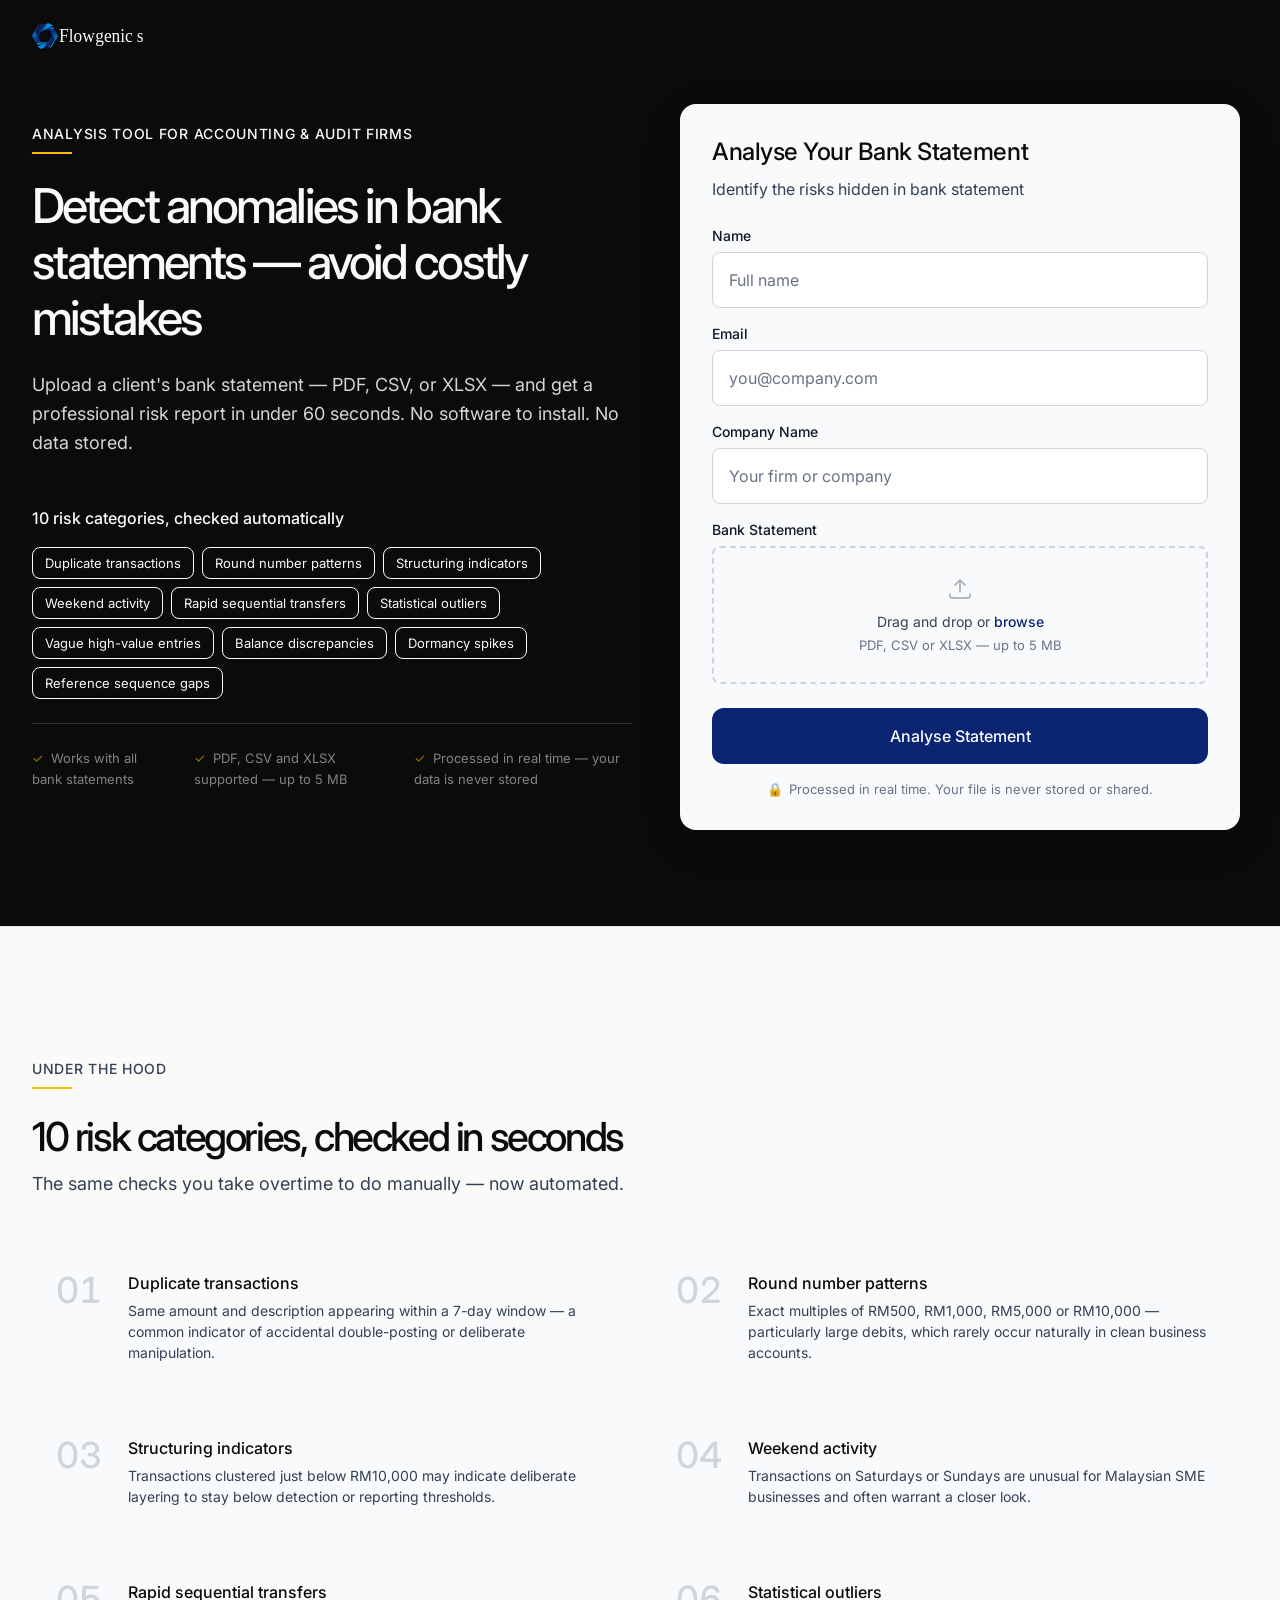
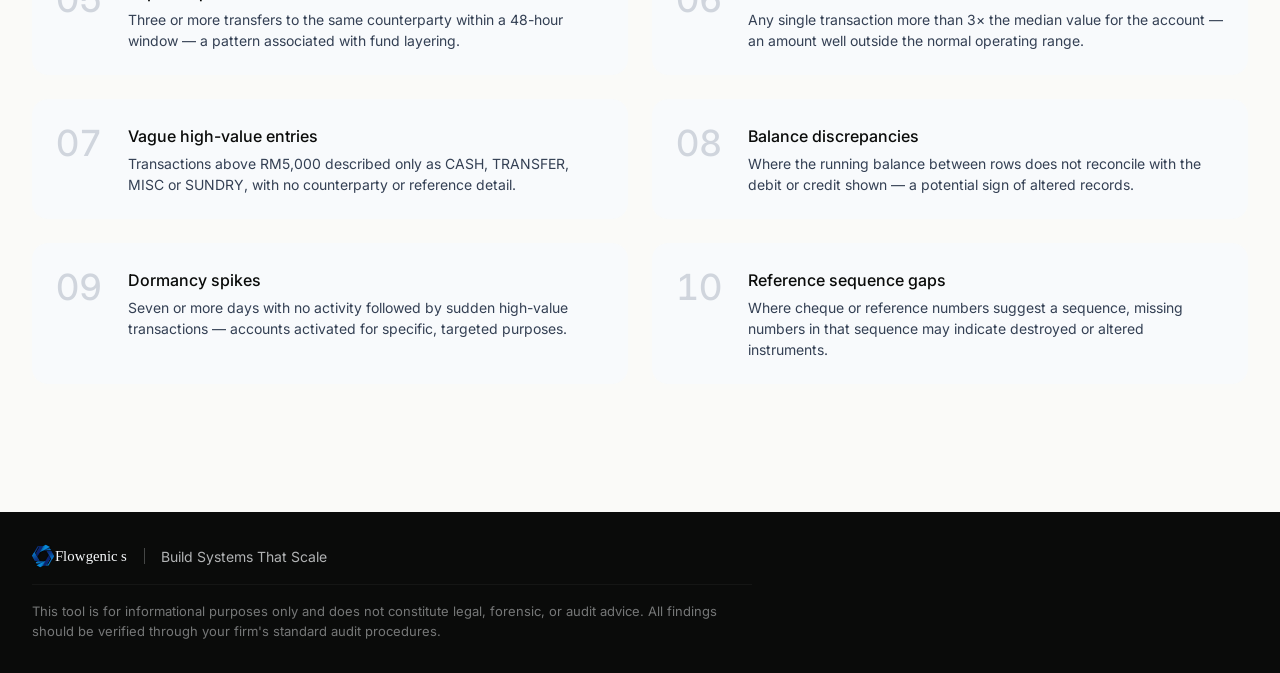
==== bank-statement-anomaly-detector/index.html @ 7a917f6c "Bank Statement Anomaly Detector" ====
<!DOCTYPE html>
<html lang="en">

<head>
  <meta charset="UTF-8">
  <meta name="viewport" content="width=device-width, initial-scale=1.0">
  <title>Bank Statement Anomaly Detector — Flowgenics</title>
  <meta name="description"
    content="Upload a client's bank statement — PDF, CSV, or XLSX — and get a professional risk report in under 60 seconds. 10 risk categories, checked automatically.">

  <!-- Open Graph -->
  <meta property="og:title" content="Bank Statement Anomaly Detector — Flowgenics">
  <meta property="og:description"
    content="Upload a client's bank statement and get a professional risk report in under 60 seconds. 10 risk categories, checked automatically.">
  <meta property="og:type" content="website">
  <meta property="og:url" content="https://flowgenicsent.com/bank-statement-anomaly-detector">

  <!-- Favicon -->
  <link rel="icon" type="image/svg+xml" href="assets/favicon.svg">
  <link rel="icon" type="image/x-icon" href="assets/favicon.ico">
  <link rel="apple-touch-icon" href="assets/apple-touch-icon.png">


  <!-- Stylesheet -->
  <link rel="stylesheet" href="styles.css">

  <!-- JSON-LD -->
  <script type="application/ld+json">
  {
    "@context": "https://schema.org",
    "@type": "WebApplication",
    "name": "Bank Statement Anomaly Detector",
    "url": "https://flowgenicsent.com/bank-statement-anomaly-detector",
    "description": "Upload a client's bank statement and get a professional risk report in under 60 seconds. 10 risk categories, checked automatically.",
    "applicationCategory": "FinanceApplication",
    "operatingSystem": "All",
    "offers": {
      "@type": "Offer",
      "price": "0",
      "priceCurrency": "MYR"
    },
    "creator": {
      "@type": "Organization",
      "name": "Flowgenics",
      "url": "https://flowgenicsent.com"
    }
  }
  </script>
</head>

<body>

  <!-- ====================================================
       VIEW: MAIN
       ==================================================== -->
  <div data-view="main" class="view view--active" id="view-main">

    <!-- Header (on Onyx hero) -->
    <header class="header header--on-dark">
      <div class="container">
        <img src="assets/logo-white.svg" alt="Flowgenics" class="header__logo" width="160" height="36">
      </div>
    </header>

    <main class="view__main">

      <!-- Hero Section -->
      <section class="hero">
        <div class="container hero__inner">

          <!-- Left: Hero Content -->
          <div class="hero__content">
            <div class="hero__eyebrow">
              <span class="eyebrow eyebrow--on-dark">Analysis Tool For Accounting &amp; Audit Firms</span>
            </div>
            <h1 class="hero__title">Detect anomalies in bank statements — avoid costly mistakes</h1>
            <p class="hero__subtitle">Upload a client's bank statement — PDF, CSV, or XLSX — and get a professional risk
              report in under 60 seconds. No software to install. No data stored.</p>

            <p class="hero__categories-label">10 risk categories, checked automatically</p>

            <div class="risk-tiles" role="list">
              <span class="risk-tile" role="listitem">Duplicate transactions</span>
              <span class="risk-tile" role="listitem">Round number patterns</span>
              <span class="risk-tile" role="listitem">Structuring indicators</span>
              <span class="risk-tile" role="listitem">Weekend activity</span>
              <span class="risk-tile" role="listitem">Rapid sequential transfers</span>
              <span class="risk-tile" role="listitem">Statistical outliers</span>
              <span class="risk-tile" role="listitem">Vague high-value entries</span>
              <span class="risk-tile" role="listitem">Balance discrepancies</span>
              <span class="risk-tile" role="listitem">Dormancy spikes</span>
              <span class="risk-tile" role="listitem">Reference sequence gaps</span>
            </div>

            <div class="hero__divider"></div>

            <div class="trust-lines">
              <span class="trust-line"><span class="trust-check" aria-hidden="true">✓</span> Works with all bank
                statements</span>
              <span class="trust-line"><span class="trust-check" aria-hidden="true">✓</span> PDF, CSV and XLSX supported
                — up to 5 MB</span>
              <span class="trust-line"><span class="trust-check" aria-hidden="true">✓</span> Processed in real time —
                your data is never stored</span>
            </div>
          </div>

          <!-- Right: Form Card -->
          <div class="hero__form-wrapper">
            <div class="form-card">
              <h2 class="form-card__title">Analyse Your Bank Statement</h2>
              <p class="form-card__subtitle">Identify the risks hidden in bank statement</p>

              <form id="analysis-form" novalidate>
                <div class="form-card__fields">

                  <!-- Name -->
                  <div class="form-group">
                    <label for="field-name" class="form-label">Name</label>
                    <input type="text" id="field-name" name="name" class="form-input" placeholder="Full name" required
                      autocomplete="name">
                    <span class="form-error" id="error-name">Please enter your name</span>
                  </div>

                  <!-- Email -->
                  <div class="form-group">
                    <label for="field-email" class="form-label">Email</label>
                    <input type="email" id="field-email" name="email" class="form-input" placeholder="you@company.com"
                      required autocomplete="email">
                    <span class="form-error" id="error-email">Please enter a valid email address</span>
                  </div>

                  <!-- Company Name -->
                  <div class="form-group">
                    <label for="field-company" class="form-label">Company Name</label>
                    <input type="text" id="field-company" name="company" class="form-input"
                      placeholder="Your firm or company" required autocomplete="organization">
                    <span class="form-error" id="error-company">Please enter your company name</span>
                  </div>

                  <!-- File Upload -->
                  <div class="form-group">
                    <label class="form-label">Bank Statement</label>

                    <div class="dropzone" id="dropzone">
                      <input type="file" class="dropzone__input" id="field-file" name="file" accept=".pdf,.csv,.xlsx"
                        aria-label="Upload bank statement">

                      <!-- Default state -->
                      <div class="dropzone__default" id="dropzone-default">
                        <svg class="dropzone__icon" viewBox="0 0 32 32" fill="none" stroke="currentColor"
                          stroke-width="1.5" stroke-linecap="round" stroke-linejoin="round" aria-hidden="true">
                          <path d="M16 20V8M16 8L11 13M16 8L21 13" />
                          <path d="M6 22v2a2 2 0 002 2h16a2 2 0 002-2v-2" />
                        </svg>
                        <p class="dropzone__text">Drag and drop or <strong>browse</strong></p>
                        <p class="dropzone__hint">PDF, CSV or XLSX — up to 5 MB</p>
                      </div>

                      <!-- File selected state -->
                      <div class="dropzone__preview" id="dropzone-preview">
                        <span class="dropzone__filename" id="dropzone-filename"></span>
                        <span class="dropzone__filesize" id="dropzone-filesize"></span>
                        <button type="button" class="dropzone__remove" id="dropzone-remove" aria-label="Remove file">
                          <svg width="16" height="16" viewBox="0 0 16 16" fill="none" stroke="currentColor"
                            stroke-width="1.5" stroke-linecap="round" aria-hidden="true">
                            <line x1="4" y1="4" x2="12" y2="12" />
                            <line x1="12" y1="4" x2="4" y2="12" />
                          </svg>
                        </button>
                      </div>
                    </div>
                    <span class="form-error" id="error-file">Please upload a PDF, CSV, or XLSX file (max 5 MB)</span>
                  </div>

                </div>

                <button type="submit" class="btn btn--primary btn--full btn--large form-card__submit" id="submit-btn">
                  <span class="btn__spinner" aria-hidden="true"></span>
                  <span class="btn__label">Analyse Statement</span>
                </button>
              </form>

              <p class="form-card__disclaimer"><span class="trust-check trust-check--muted" aria-hidden="true">🔒</span>
                Processed in real time. Your file is never stored or shared.</p>
            </div>
          </div>

        </div>
      </section>

      <!-- "Under the Hood" Section -->
      <section class="methodology">
        <div class="container">
          <div class="methodology__eyebrow">
            <span class="eyebrow eyebrow--on-light">Under the hood</span>
          </div>
          <h2 class="methodology__title">10 risk categories, checked in seconds</h2>
          <p class="methodology__subtitle">The same checks you take overtime to do manually — now automated.</p>

          <div class="methodology__grid">

            <div class="methodology__card">
              <span class="methodology__number">01</span>
              <div class="methodology__card-body">
                <p class="methodology__card-name">Duplicate transactions</p>
                <p class="methodology__card-desc">Same amount and description appearing within a 7-day window — a common
                  indicator of accidental double-posting or deliberate manipulation.</p>
              </div>
            </div>

            <div class="methodology__card">
              <span class="methodology__number">02</span>
              <div class="methodology__card-body">
                <p class="methodology__card-name">Round number patterns</p>
                <p class="methodology__card-desc">Exact multiples of RM500, RM1,000, RM5,000 or RM10,000 — particularly
                  large debits, which rarely occur naturally in clean business accounts.</p>
              </div>
            </div>

            <div class="methodology__card">
              <span class="methodology__number">03</span>
              <div class="methodology__card-body">
                <p class="methodology__card-name">Structuring indicators</p>
                <p class="methodology__card-desc">Transactions clustered just below RM10,000 may indicate deliberate
                  layering to stay below detection or reporting thresholds.</p>
              </div>
            </div>

            <div class="methodology__card">
              <span class="methodology__number">04</span>
              <div class="methodology__card-body">
                <p class="methodology__card-name">Weekend activity</p>
                <p class="methodology__card-desc">Transactions on Saturdays or Sundays are unusual for Malaysian SME
                  businesses and often warrant a closer look.</p>
              </div>
            </div>

            <div class="methodology__card">
              <span class="methodology__number">05</span>
              <div class="methodology__card-body">
                <p class="methodology__card-name">Rapid sequential transfers</p>
                <p class="methodology__card-desc">Three or more transfers to the same counterparty within a 48-hour
                  window — a pattern associated with fund layering.</p>
              </div>
            </div>

            <div class="methodology__card">
              <span class="methodology__number">06</span>
              <div class="methodology__card-body">
                <p class="methodology__card-name">Statistical outliers</p>
                <p class="methodology__card-desc">Any single transaction more than 3× the median value for the account —
                  an amount well outside the normal operating range.</p>
              </div>
            </div>

            <div class="methodology__card">
              <span class="methodology__number">07</span>
              <div class="methodology__card-body">
                <p class="methodology__card-name">Vague high-value entries</p>
                <p class="methodology__card-desc">Transactions above RM5,000 described only as CASH, TRANSFER, MISC or
                  SUNDRY, with no counterparty or reference detail.</p>
              </div>
            </div>

            <div class="methodology__card">
              <span class="methodology__number">08</span>
              <div class="methodology__card-body">
                <p class="methodology__card-name">Balance discrepancies</p>
                <p class="methodology__card-desc">Where the running balance between rows does not reconcile with the
                  debit or credit shown — a potential sign of altered records.</p>
              </div>
            </div>

            <div class="methodology__card">
              <span class="methodology__number">09</span>
              <div class="methodology__card-body">
                <p class="methodology__card-name">Dormancy spikes</p>
                <p class="methodology__card-desc">Seven or more days with no activity followed by sudden high-value
                  transactions — accounts activated for specific, targeted purposes.</p>
              </div>
            </div>

            <div class="methodology__card">
              <span class="methodology__number">10</span>
              <div class="methodology__card-body">
                <p class="methodology__card-name">Reference sequence gaps</p>
                <p class="methodology__card-desc">Where cheque or reference numbers suggest a sequence, missing numbers
                  in that sequence may indicate destroyed or altered instruments.</p>
              </div>
            </div>

          </div>
        </div>
      </section>

    </main>

    <!-- Footer -->
    <footer class="footer">
      <div class="container">
        <div class="footer__inner">
          <div class="footer__brand">
            <img src="assets/logo-white.svg" alt="Flowgenics" class="footer__logo" width="120" height="28">
            <span class="footer__divider"></span>
            <span class="footer__tagline">Build Systems That Scale</span>
          </div>
          <p class="footer__disclaimer">This tool is for informational purposes only and does not constitute legal,
            forensic, or audit advice. All findings should be verified through your firm's standard audit procedures.
          </p>
        </div>
      </div>
    </footer>

  </div>


  <!-- ====================================================
       VIEW: LOADING
       ==================================================== -->
  <div data-view="loading" class="view" id="view-loading">

    <header class="header header--on-dark">
      <div class="container">
        <img src="assets/logo-white.svg" alt="Flowgenics" class="header__logo" width="160" height="36">
      </div>
    </header>

    <main class="view__main loading-view">
      <h1 class="loading-view__title">Your statement is being analysed</h1>
      <p class="loading-view__subtitle">This usually takes under 60 seconds</p>
      <div class="progress-track" role="progressbar" aria-label="Analysing">
        <div class="progress-bar"></div>
      </div>
    </main>

    <footer class="footer">
      <div class="container">
        <div class="footer__inner">
          <div class="footer__brand">
            <img src="assets/logo-white.svg" alt="Flowgenics" class="footer__logo" width="120" height="28">
            <span class="footer__divider"></span>
            <span class="footer__tagline">Build Systems That Scale</span>
          </div>
          <p class="footer__disclaimer">This tool is for informational purposes only and does not constitute legal,
            forensic, or audit advice. All findings should be verified through your firm's standard audit procedures.
          </p>
        </div>
      </div>
    </footer>

  </div>


  <!-- ====================================================
       VIEW: UNSUPPORTED FORMAT
       ==================================================== -->
  <div data-view="unsupported" class="view" id="view-unsupported">

    <header class="header header--on-light">
      <div class="container">
        <img src="assets/logo-dark.svg" alt="Flowgenics" class="header__logo" width="160" height="36">
      </div>
    </header>

    <main class="view__main utility-view">
      <!-- Crossed-lines glyph -->
      <svg class="utility-view__glyph utility-view__glyph--unsupported" viewBox="0 0 56 56" fill="none"
        stroke="currentColor" stroke-width="1.5" stroke-linecap="round" aria-hidden="true">
        <circle cx="28" cy="28" r="24" />
        <line x1="18" y1="18" x2="38" y2="38" />
        <line x1="38" y1="18" x2="18" y2="38" />
      </svg>
      <h1 class="utility-view__title">Your document format is not supported</h1>
      <p class="utility-view__text">Please make sure you have uploaded .pdf, .csv or .xlsx files only.</p>
      <button class="btn btn--return" data-navigate="main" type="button">Try Again&ensp;→</button>
    </main>

    <footer class="footer">
      <div class="container">
        <div class="footer__inner">
          <div class="footer__brand">
            <img src="assets/logo-white.svg" alt="Flowgenics" class="footer__logo" width="120" height="28">
            <span class="footer__divider"></span>
            <span class="footer__tagline">Build Systems That Scale</span>
          </div>
          <p class="footer__disclaimer">This tool is for informational purposes only and does not constitute legal,
            forensic, or audit advice. All findings should be verified through your firm's standard audit procedures.
          </p>
        </div>
      </div>
    </footer>

  </div>


  <!-- ====================================================
       VIEW: ERROR OCCURRED
       ==================================================== -->
  <div data-view="error" class="view" id="view-error">

    <header class="header header--on-light">
      <div class="container">
        <img src="assets/logo-dark.svg" alt="Flowgenics" class="header__logo" width="160" height="36">
      </div>
    </header>

    <main class="view__main utility-view">
      <!-- Circled exclamation glyph -->
      <svg class="utility-view__glyph utility-view__glyph--error" viewBox="0 0 56 56" fill="none" stroke="currentColor"
        stroke-width="1.5" stroke-linecap="round" aria-hidden="true">
        <circle cx="28" cy="28" r="24" />
        <line x1="28" y1="18" x2="28" y2="32" />
        <circle cx="28" cy="38" r="1.5" fill="currentColor" stroke="none" />
      </svg>
      <h1 class="utility-view__title">An error has occurred</h1>
      <p class="utility-view__text">Please try again later.</p>
      <button class="btn btn--return" data-navigate="main" type="button">Return to Start&ensp;→</button>
    </main>

    <footer class="footer">
      <div class="container">
        <div class="footer__inner">
          <div class="footer__brand">
            <img src="assets/logo-white.svg" alt="Flowgenics" class="footer__logo" width="120" height="28">
            <span class="footer__divider"></span>
            <span class="footer__tagline">Build Systems That Scale</span>
          </div>
          <p class="footer__disclaimer">This tool is for informational purposes only and does not constitute legal,
            forensic, or audit advice. All findings should be verified through your firm's standard audit procedures.
          </p>
        </div>
      </div>
    </footer>

  </div>


  <!-- ====================================================
       VIEW: NO TRANSACTIONS
       ==================================================== -->
  <div data-view="no_transactions" class="view" id="view-no-transactions">

    <header class="header header--on-light">
      <div class="container">
        <img src="assets/logo-dark.svg" alt="Flowgenics" class="header__logo" width="160" height="36">
      </div>
    </header>

    <main class="view__main utility-view">
      <!-- Empty-state glyph (document with slash) -->
      <svg class="utility-view__glyph utility-view__glyph--empty" viewBox="0 0 56 56" fill="none" stroke="currentColor"
        stroke-width="1.5" stroke-linecap="round" stroke-linejoin="round" aria-hidden="true">
        <path d="M18 8h14l10 10v28a2 2 0 01-2 2H18a2 2 0 01-2-2V10a2 2 0 012-2z" />
        <path d="M32 8v10h10" />
        <line x1="22" y1="28" x2="34" y2="28" opacity="0.4" />
        <line x1="22" y1="34" x2="30" y2="34" opacity="0.4" />
        <line x1="14" y1="50" x2="42" y2="14" stroke-width="2" opacity="0.3" />
      </svg>
      <h1 class="utility-view__title">Your statement contains no transactions</h1>
      <p class="utility-view__text">Please upload statements with transactions for analysis.</p>
      <button class="btn btn--return" data-navigate="main" type="button">Upload New Documents&ensp;→</button>
    </main>

    <footer class="footer">
      <div class="container">
        <div class="footer__inner">
          <div class="footer__brand">
            <img src="assets/logo-white.svg" alt="Flowgenics" class="footer__logo" width="120" height="28">
            <span class="footer__divider"></span>
            <span class="footer__tagline">Build Systems That Scale</span>
          </div>
          <p class="footer__disclaimer">This tool is for informational purposes only and does not constitute legal,
            forensic, or audit advice. All findings should be verified through your firm's standard audit procedures.
          </p>
        </div>
      </div>
    </footer>

  </div>


  <!-- ====================================================
       VIEW: RESULTS
       ==================================================== -->
  <div data-view="results" class="view" id="view-results">

    <header class="header header--on-light">
      <div class="container">
        <img src="assets/logo-dark.svg" alt="Flowgenics" class="header__logo" width="160" height="36">
      </div>
    </header>

    <main class="view__main results-view">
      <div class="results-card">
        <img src="assets/logo-dark.svg" alt="Flowgenics" class="results-card__logo" width="120" height="28">

        <!-- Header -->
        <div class="results-header">
          <div class="results-header__top">
            <div>
              <h1 class="results-header__title" id="results-title"></h1>
              <p class="results-header__subtitle" id="results-subtitle"></p>
            </div>
            <span class="risk-badge" id="results-risk-badge"></span>
          </div>
        </div>

        <!-- Summary Stats -->
        <div class="results-stats" id="results-stats">
          <div class="results-stat">
            <span class="results-stat__value" id="results-total">—</span>
            <span class="results-stat__label">Total transactions reviewed</span>
          </div>
          <div class="results-stat" id="results-flagged-stat">
            <span class="results-stat__value" id="results-flagged">—</span>
            <span class="results-stat__label">Flagged transactions</span>
          </div>
        </div>

        <!-- Key Insights (dynamic) -->
        <div class="results-insights" id="results-insights">
          <p class="results-insights__title">Key insights</p>
          <div class="results-insights__list" id="results-insights-list"></div>
        </div>

        <!-- Flags List (dynamic, shown when flagged) -->
        <div class="results-flags" id="results-flags"></div>

        <!-- Clean State (shown when no flags) -->
        <div class="results-clean hidden" id="results-clean">
          <svg class="results-clean__icon" viewBox="0 0 48 48" fill="none" stroke="currentColor" stroke-width="1.5"
            stroke-linecap="round" stroke-linejoin="round" aria-hidden="true">
            <circle cx="24" cy="24" r="20" />
            <polyline points="15,24 22,31 33,18" />
          </svg>
          <p class="results-clean__text">No anomalies were identified across any of the 10 risk categories checked.</p>
        </div>

        <!-- Email Notice -->
        <div class="results-email-notice" id="results-email-notice">
          <p class="results-email-notice__text" id="results-email-text"></p>
        </div>

        <!-- Action -->
        <div class="results-card__action">
          <button class="btn btn--primary btn--large" data-navigate="main" type="button">Analyse Another
            Statement</button>
        </div>
      </div>
    </main>

    <footer class="footer">
      <div class="container">
        <div class="footer__inner">
          <div class="footer__brand">
            <img src="assets/logo-white.svg" alt="Flowgenics" class="footer__logo" width="120" height="28">
            <span class="footer__divider"></span>
            <span class="footer__tagline">Build Systems That Scale</span>
          </div>
          <p class="footer__disclaimer">This tool is for informational purposes only and does not constitute legal,
            forensic, or audit advice. All findings should be verified through your firm's standard audit procedures.
          </p>
        </div>
      </div>
    </footer>

  </div>

  <script src="script.js"></script>
</body>

</html>
---- bank-statement-anomaly-detector/styles.css ----
/* ============================================================
   FLOWGENICS DESIGN SYSTEM — Bank Statement Anomaly Detector
   ============================================================ */

/* --- Google Fonts (Inter as fallback for Neue Montreal) --- */
@import url('https://fonts.googleapis.com/css2?family=Inter:wght@400;500&display=swap');

/* --- Design Tokens --- */
:root {
  /* Palette */
  --color-onyx: #0A0B0A;
  --color-imperial-blue: #0A2472;
  --color-brilliant-azure: #0889D9;
  --color-amber-flame: #FFBA08;
  --color-ash-grey: #CBD4C2;
  --color-soft-white: #F8FAFC;

  /* Neutral Scale */
  --color-neutral-900: #101828;
  --color-neutral-800: #222C3E;
  --color-neutral-700: #344054;
  --color-neutral-600: #4F5A6D;
  --color-neutral-500: #697386;
  --color-neutral-400: #9DA4B2;
  --color-neutral-300: #D0D5DD;
  --color-neutral-200: #E1E5EA;
  --color-neutral-100: #F2F4F7;
  --color-neutral-50: #FAFAF8;

  /* Semantic Roles */
  --color-background: var(--color-soft-white);
  --color-background-subtle: var(--color-neutral-50);
  --color-surface-dark: var(--color-onyx);
  --color-surface-input: #FFFFFF;
  --color-action: var(--color-imperial-blue);
  --color-action-hover: var(--color-brilliant-azure);
  --color-action-tint: #E7E9F1;
  --color-accent-support: var(--color-amber-flame);
  --color-border: var(--color-ash-grey);
  --color-focus-ring: var(--color-imperial-blue);
  --color-text-primary: var(--color-neutral-900);
  --color-text-secondary: var(--color-neutral-700);
  --color-text-disabled: var(--color-neutral-500);
  --color-text-inverse: var(--color-soft-white);
  --color-text-heading-on-light: var(--color-onyx);

  /* Status & Risk */
  --color-danger: #AC3031;
  --color-danger-tint: #F0E6E8;
  --color-success: #00791B;
  --color-success-tint: #DFEDE6;

  /* Typography — swap to Neue Montreal by adding @font-face and changing this var */
  --font-primary: 'Inter', system-ui, -apple-system, sans-serif;

  /* Spacing (8px base) */
  --space-1: 8px;
  --space-2: 16px;
  --space-3: 24px;
  --space-4: 32px;
  --space-6: 48px;
  --space-10: 80px;
  --space-12: 96px;
  --space-16: 128px;

  /* Radii */
  --radius-sm: 8px;
  --radius-md: 12px;
  --radius-lg: 16px;
  --radius-xl: 24px;

  /* Shadows */
  --shadow-card: 0 4px 20px rgba(0, 0, 0, 0.08);
  --shadow-elevated: 0 12px 40px rgba(0, 0, 0, 0.12);

  /* Layout */
  --container-max: 1280px;
  --content-max: 720px;

  /* Header */
  --header-height: 64px;
}

/* --- Reset --- */
*,
*::before,
*::after {
  box-sizing: border-box;
  margin: 0;
  padding: 0;
}

/* --- Base --- */
html {
  -webkit-text-size-adjust: 100%;
  scroll-behavior: smooth;
}

body {
  font-family: var(--font-primary);
  font-size: 16px;
  font-weight: 400;
  line-height: 26px;
  color: var(--color-text-primary);
  background: var(--color-background);
  -webkit-font-smoothing: antialiased;
  -moz-osx-font-smoothing: grayscale;
}

img {
  max-width: 100%;
  height: auto;
  display: block;
}

a {
  color: var(--color-action);
  text-decoration: none;
}

ul, ol {
  list-style: none;
}

/* --- View System --- */
.view {
  display: none;
  min-height: 100dvh;
  flex-direction: column;
}

.view--active {
  display: flex;
}

.view__main {
  flex: 1;
}

/* --- Container --- */
.container {
  width: 100%;
  max-width: var(--container-max);
  margin: 0 auto;
  padding-left: var(--space-2);
  padding-right: var(--space-2);
}

/* ============================================================
   SHARED COMPONENTS
   ============================================================ */

/* --- Header --- */
.header {
  height: var(--header-height);
  display: flex;
  align-items: center;
  padding: 0;
}

.header--on-dark {
  background: var(--color-surface-dark);
}

.header--on-light {
  background: var(--color-background);
}

.header__logo {
  height: 28px;
  width: auto;
}

/* --- Footer --- */
.footer {
  background: var(--color-surface-dark);
  padding: var(--space-4) 0;
}

.footer__inner {
  display: flex;
  flex-direction: column;
  gap: var(--space-2);
}

.footer__brand {
  display: flex;
  align-items: center;
  gap: var(--space-2);
}

.footer__logo {
  height: 24px;
  width: auto;
}

.footer__tagline {
  font-size: 14px;
  font-weight: 400;
  line-height: 21px;
  color: var(--color-text-inverse);
  opacity: 0.7;
}

.footer__divider {
  width: 1px;
  height: 16px;
  background: var(--color-text-inverse);
  opacity: 0.25;
}

.footer__disclaimer {
  font-size: 13px;
  font-weight: 400;
  line-height: 20px;
  color: var(--color-text-inverse);
  opacity: 0.45;
  max-width: var(--content-max);
  border-top: 1px solid rgba(248, 250, 252, 0.1);
  padding-top: var(--space-2);
}

/* --- Buttons --- */
.btn {
  display: inline-flex;
  align-items: center;
  justify-content: center;
  gap: var(--space-1);
  font-family: var(--font-primary);
  font-size: 14px;
  font-weight: 500;
  line-height: 20px;
  border: none;
  border-radius: var(--radius-md);
  padding: 16px 24px;
  height: 52px;
  cursor: pointer;
  transition: background-color 300ms ease, border-color 300ms ease;
  text-decoration: none;
  white-space: nowrap;
}

.btn:focus-visible {
  outline: 2px solid var(--color-focus-ring);
  outline-offset: 2px;
}

.btn--primary {
  background: var(--color-action);
  color: var(--color-text-inverse);
}

.btn--primary:hover {
  background: var(--color-action-hover);
}

.btn--primary:active {
  background: var(--color-imperial-blue);
  opacity: 0.9;
}

.btn--primary:disabled {
  background: var(--color-neutral-300);
  color: var(--color-neutral-500);
  cursor: not-allowed;
}

.btn--primary.btn--loading {
  background: var(--color-action);
  opacity: 0.8;
  pointer-events: none;
}

.btn--full {
  width: 100%;
}

.btn--large {
  font-size: 16px;
  padding: 18px 28px;
  height: 56px;
}

.btn--return {
  background: var(--color-action);
  color: var(--color-text-inverse);
}

.btn--return:hover {
  background: var(--color-action-hover);
}

/* --- Eyebrow --- */
.eyebrow {
  font-size: 14px;
  font-weight: 500;
  line-height: 20px;
  text-transform: uppercase;
  letter-spacing: 0.05em;
  display: inline-block;
}

.eyebrow::after {
  content: '';
  display: block;
  width: 40px;
  height: 2px;
  background: var(--color-accent-support);
  margin-top: var(--space-1);
}

.eyebrow--on-dark {
  color: var(--color-text-inverse);
}

.eyebrow--on-light {
  color: var(--color-text-secondary);
}

/* --- Form Inputs --- */
.form-group {
  display: flex;
  flex-direction: column;
  gap: 6px;
}

.form-label {
  font-size: 14px;
  font-weight: 500;
  line-height: 20px;
  color: var(--color-text-primary);
}

.form-input {
  font-family: var(--font-primary);
  font-size: 16px;
  font-weight: 400;
  line-height: 26px;
  color: var(--color-text-primary);
  background: var(--color-surface-input);
  border: 1px solid var(--color-neutral-300);
  border-radius: var(--radius-sm);
  padding: 0 var(--space-2);
  height: 56px;
  width: 100%;
  transition: border-color 200ms ease, box-shadow 200ms ease;
}

.form-input::placeholder {
  color: var(--color-text-disabled);
}

.form-input:focus {
  outline: none;
  border-color: var(--color-focus-ring);
  box-shadow: 0 0 0 2px rgba(10, 36, 114, 0.15);
}

.form-input--error {
  border-color: var(--color-danger);
}

.form-error {
  font-size: 13px;
  font-weight: 400;
  line-height: 18px;
  color: var(--color-danger);
  display: none;
}

.form-error--visible {
  display: block;
}

/* --- Risk Badges --- */
.risk-badge {
  display: inline-flex;
  align-items: center;
  font-size: 12px;
  font-weight: 500;
  line-height: 16px;
  padding: 4px 10px;
  border-radius: 100px;
  white-space: nowrap;
}

.risk-badge--high {
  background: var(--color-accent-support);
  color: var(--color-onyx);
}

.risk-badge--medium {
  background: var(--color-action);
  color: var(--color-text-inverse);
}

.risk-badge--low {
  background: transparent;
  border: 1px solid var(--color-neutral-300);
  color: var(--color-text-secondary);
}

/* ============================================================
   MAIN VIEW — HERO
   ============================================================ */

.hero {
  background: var(--color-surface-dark);
  padding: 0 0 var(--space-10) 0;
}

.hero__inner {
  display: flex;
  flex-direction: column;
  gap: var(--space-6);
}

.hero__content {
  max-width: 600px;
  padding-top: var(--space-4);
}

.hero__eyebrow {
  margin-bottom: var(--space-3);
}

.hero__title {
  font-size: 32px;
  font-weight: 500;
  line-height: 40px;
  letter-spacing: -1.28px;
  color: var(--color-text-inverse);
  margin-bottom: var(--space-3);
}

.hero__subtitle {
  font-size: 18px;
  font-weight: 400;
  line-height: 29px;
  color: var(--color-text-inverse);
  opacity: 0.85;
  margin-bottom: var(--space-6);
}

.hero__categories-label {
  font-size: 16px;
  font-weight: 500;
  line-height: 26px;
  color: var(--color-text-inverse);
  margin-bottom: var(--space-2);
}

/* Risk Tiles on hero */
.risk-tiles {
  display: flex;
  flex-wrap: wrap;
  gap: var(--space-1);
  margin-bottom: var(--space-3);
}

.risk-tile {
  font-size: 13px;
  font-weight: 400;
  line-height: 18px;
  color: var(--color-text-inverse);
  border: 1px solid var(--color-text-inverse);
  border-radius: var(--radius-sm);
  padding: 6px 12px;
  background: transparent;
  white-space: nowrap;
}

/* Trust lines */
.hero__divider {
  height: 1px;
  background: rgba(248, 250, 252, 0.15);
  margin-bottom: var(--space-3);
}

.trust-lines {
  display: flex;
  flex-direction: column;
  gap: var(--space-1);
}

.trust-line {
  font-size: 14px;
  font-weight: 400;
  line-height: 21px;
  color: var(--color-text-inverse);
  opacity: 0.5;
}

.trust-check {
  color: var(--color-accent-support);
  font-weight: 500;
  margin-right: 4px;
  opacity: 1; /* override the parent opacity */
}

/* ============================================================
   MAIN VIEW — FORM CARD
   ============================================================ */

.hero__form-wrapper {
  width: 100%;
}

.form-card {
  background: var(--color-background);
  border-radius: var(--radius-lg);
  padding: var(--space-4);
  box-shadow: var(--shadow-elevated);
}

.form-card__title {
  font-size: 24px;
  font-weight: 500;
  line-height: 32px;
  letter-spacing: -0.48px;
  color: var(--color-text-heading-on-light);
  margin-bottom: var(--space-1);
}

.form-card__subtitle {
  font-size: 16px;
  font-weight: 400;
  line-height: 26px;
  color: var(--color-text-secondary);
  margin-bottom: var(--space-3);
}

.form-card__fields {
  display: flex;
  flex-direction: column;
  gap: var(--space-2);
}

/* File Drop Zone */
.dropzone {
  position: relative;
  display: flex;
  flex-direction: column;
  align-items: center;
  justify-content: center;
  gap: var(--space-1);
  min-height: 120px;
  border: 2px dashed var(--color-neutral-300);
  border-radius: var(--radius-sm);
  padding: var(--space-3);
  cursor: pointer;
  transition: border-color 200ms ease, background-color 200ms ease;
  text-align: center;
}

.dropzone:hover {
  border-color: var(--color-action);
  background: var(--color-action-tint);
}

.dropzone--dragover {
  border-color: var(--color-action);
  background: var(--color-action-tint);
}

.dropzone--error {
  border-color: var(--color-danger);
}

.dropzone__icon {
  width: 32px;
  height: 32px;
  color: var(--color-neutral-400);
}

.dropzone__text {
  font-size: 14px;
  font-weight: 400;
  line-height: 21px;
  color: var(--color-text-secondary);
}

.dropzone__text strong {
  color: var(--color-action);
  font-weight: 500;
}

.dropzone__hint {
  font-size: 13px;
  color: var(--color-text-disabled);
}

.dropzone__input {
  position: absolute;
  inset: 0;
  opacity: 0;
  cursor: pointer;
}

/* File preview (after selection) */
.dropzone__preview {
  display: none;
  width: 100%;
  align-items: center;
  gap: var(--space-2);
  padding: var(--space-2);
  background: var(--color-neutral-100);
  border-radius: var(--radius-sm);
}

.dropzone__preview--visible {
  display: flex;
}

.dropzone__filename {
  font-size: 14px;
  font-weight: 500;
  color: var(--color-text-primary);
  flex: 1;
  min-width: 0;
  overflow: hidden;
  text-overflow: ellipsis;
  white-space: nowrap;
}

.dropzone__filesize {
  font-size: 13px;
  color: var(--color-text-disabled);
  flex-shrink: 0;
}

.dropzone__remove {
  width: 28px;
  height: 28px;
  border: none;
  background: transparent;
  color: var(--color-text-disabled);
  cursor: pointer;
  display: flex;
  align-items: center;
  justify-content: center;
  border-radius: 4px;
  flex-shrink: 0;
  transition: color 200ms ease, background 200ms ease;
}

.dropzone__remove:hover {
  color: var(--color-danger);
  background: var(--color-danger-tint);
}

/* Submit & Disclaimer */
.form-card__submit {
  margin-top: var(--space-3);
}

.form-card__disclaimer {
  font-size: 13px;
  font-weight: 400;
  line-height: 18px;
  color: var(--color-text-disabled);
  text-align: center;
  margin-top: var(--space-2);
}

.trust-check--muted {
  color: var(--color-text-disabled);
  margin-right: 2px;
}

/* Spinner inside button */
.btn__spinner {
  display: none;
  width: 18px;
  height: 18px;
  border: 2px solid rgba(255, 255, 255, 0.3);
  border-top-color: #fff;
  border-radius: 50%;
  animation: spin 600ms linear infinite;
}

.btn--loading .btn__spinner {
  display: block;
}

.btn--loading .btn__label {
  margin-left: 4px;
}

/* ============================================================
   MAIN VIEW — METHODOLOGY ("Under the Hood")
   ============================================================ */

.methodology {
  background: var(--color-background-subtle);
  border-top: 1px solid var(--color-neutral-200);
  padding: var(--space-12) 0;
}

.methodology__eyebrow {
  margin-bottom: var(--space-3);
}

.methodology__title {
  font-size: 32px;
  font-weight: 500;
  line-height: 40px;
  letter-spacing: -1.28px;
  color: var(--color-text-heading-on-light);
  margin-bottom: var(--space-1);
}

.methodology__subtitle {
  font-size: 18px;
  font-weight: 400;
  line-height: 29px;
  color: var(--color-text-secondary);
  max-width: var(--content-max);
  margin-bottom: var(--space-6);
}

.methodology__grid {
  display: grid;
  grid-template-columns: 1fr;
  gap: var(--space-3);
}

.methodology__card {
  display: flex;
  gap: var(--space-3);
  padding: var(--space-3);
  border-radius: var(--radius-lg);
  background: var(--color-background);
  transition: box-shadow 300ms ease;
}

.methodology__card:hover {
  box-shadow: var(--shadow-card);
}

.methodology__number {
  font-variant-numeric: tabular-nums;
  font-size: 36px;
  font-weight: 500;
  line-height: 1;
  color: var(--color-neutral-300);
  flex-shrink: 0;
  width: 48px;
  padding-top: 2px;
}

.methodology__card-body {
  flex: 1;
  min-width: 0;
}

.methodology__card-name {
  font-size: 16px;
  font-weight: 500;
  line-height: 26px;
  color: var(--color-text-heading-on-light);
  margin-bottom: 4px;
}

.methodology__card-desc {
  font-size: 14px;
  font-weight: 400;
  line-height: 21px;
  color: var(--color-text-secondary);
}

/* ============================================================
   LOADING VIEW
   ============================================================ */

.loading-view {
  background: var(--color-surface-dark);
  flex: 1;
  display: flex;
  flex-direction: column;
  align-items: center;
  justify-content: center;
  text-align: center;
  padding: var(--space-4);
}

.loading-view__title {
  font-size: 32px;
  font-weight: 500;
  line-height: 40px;
  letter-spacing: -1.28px;
  color: var(--color-text-inverse);
  margin-bottom: var(--space-1);
}

.loading-view__subtitle {
  font-size: 16px;
  font-weight: 400;
  line-height: 26px;
  color: var(--color-text-inverse);
  opacity: 0.6;
  margin-bottom: var(--space-6);
}

/* Progress Track */
.progress-track {
  width: 100%;
  max-width: 320px;
  height: 3px;
  background: rgba(248, 250, 252, 0.1);
  border-radius: 2px;
  overflow: hidden;
}

.progress-bar {
  width: 40%;
  height: 100%;
  background: linear-gradient(90deg, var(--color-imperial-blue), var(--color-brilliant-azure));
  border-radius: 2px;
  animation: progress-sweep 1.8s ease-in-out infinite;
}

/* ============================================================
   UTILITY VIEWS (Unsupported, Error, No Transactions)
   ============================================================ */

.utility-view {
  flex: 1;
  display: flex;
  flex-direction: column;
  align-items: center;
  justify-content: center;
  text-align: center;
  padding: var(--space-4);
  background: var(--color-background);
}

.utility-view__glyph {
  width: 56px;
  height: 56px;
  margin-bottom: var(--space-4);
}

.utility-view__glyph--unsupported {
  color: var(--color-neutral-400);
  opacity: 0.5;
}

.utility-view__glyph--error {
  color: var(--color-danger);
  opacity: 0.5;
}

.utility-view__glyph--empty {
  color: var(--color-neutral-400);
  opacity: 0.4;
}

.utility-view__title {
  font-size: 24px;
  font-weight: 500;
  line-height: 32px;
  letter-spacing: -0.48px;
  color: var(--color-text-heading-on-light);
  margin-bottom: var(--space-1);
}

.utility-view__text {
  font-size: 16px;
  font-weight: 400;
  line-height: 26px;
  color: var(--color-text-secondary);
  max-width: 440px;
  margin-bottom: var(--space-4);
}

/* ============================================================
   RESULTS VIEW
   ============================================================ */

.results-view {
  flex: 1;
  display: flex;
  align-items: flex-start;
  justify-content: center;
  padding: var(--space-6) var(--space-2);
  background: var(--color-background);
}

.results-card {
  width: 100%;
  max-width: 640px;
  background: var(--color-background);
  border-radius: var(--radius-lg);
  box-shadow: var(--shadow-elevated);
  padding: var(--space-4);
}

.results-card__logo {
  height: 24px;
  width: auto;
  margin-bottom: var(--space-4);
}

/* Results Header */
.results-header {
  display: flex;
  flex-direction: column;
  gap: var(--space-2);
  margin-bottom: var(--space-4);
  padding-bottom: var(--space-3);
  border-bottom: 1px solid var(--color-neutral-200);
}

.results-header__top {
  display: flex;
  flex-direction: column;
  gap: var(--space-2);
}

.results-header__title {
  font-size: 24px;
  font-weight: 500;
  line-height: 32px;
  letter-spacing: -0.48px;
  color: var(--color-text-heading-on-light);
}

.results-header__subtitle {
  font-size: 16px;
  font-weight: 400;
  line-height: 26px;
  color: var(--color-text-secondary);
}

/* Summary Stats */
.results-stats {
  display: flex;
  gap: var(--space-6);
  margin-bottom: var(--space-4);
}

.results-stat {
  display: flex;
  flex-direction: column;
  gap: 2px;
}

.results-stat__value {
  font-size: 32px;
  font-weight: 500;
  line-height: 40px;
  letter-spacing: -1.28px;
  color: var(--color-text-heading-on-light);
  font-variant-numeric: tabular-nums;
}

.results-stat__label {
  font-size: 14px;
  font-weight: 400;
  line-height: 21px;
  color: var(--color-text-secondary);
}

/* Key Insights */
.results-insights {
  background: var(--color-neutral-100);
  border-radius: var(--radius-sm);
  padding: var(--space-3);
  margin-bottom: var(--space-4);
}

.results-insights__title {
  font-size: 14px;
  font-weight: 500;
  line-height: 20px;
  color: var(--color-text-primary);
  margin-bottom: var(--space-1);
}

.results-insights__list {
  display: flex;
  flex-direction: column;
  gap: 6px;
}

.results-insights__item {
  font-size: 14px;
  font-weight: 400;
  line-height: 21px;
  color: var(--color-text-secondary);
  padding-left: var(--space-2);
  position: relative;
}

.results-insights__item::before {
  content: '•';
  position: absolute;
  left: 0;
  color: var(--color-text-disabled);
}

/* Flag List */
.results-flags {
  display: flex;
  flex-direction: column;
  margin-bottom: var(--space-4);
}

.results-flag {
  padding: var(--space-2) 0;
  border-bottom: 1px solid var(--color-neutral-200);
}

.results-flag:first-child {
  border-top: 1px solid var(--color-neutral-200);
}

.results-flag__top {
  display: flex;
  align-items: center;
  gap: var(--space-1);
  margin-bottom: 4px;
  flex-wrap: wrap;
}

.results-flag__type {
  font-size: 14px;
  font-weight: 500;
  line-height: 20px;
  color: var(--color-text-primary);
}

.results-flag__date {
  font-size: 13px;
  font-weight: 400;
  line-height: 18px;
  color: var(--color-text-disabled);
  margin-left: auto;
}

.results-flag__desc {
  font-size: 14px;
  font-weight: 400;
  line-height: 21px;
  color: var(--color-text-secondary);
}

/* Clean State */
.results-clean {
  display: flex;
  flex-direction: column;
  align-items: center;
  text-align: center;
  padding: var(--space-6) 0;
  gap: var(--space-2);
}

.results-clean__icon {
  width: 48px;
  height: 48px;
  color: var(--color-success);
  opacity: 0.7;
}

.results-clean__text {
  font-size: 16px;
  font-weight: 400;
  line-height: 26px;
  color: var(--color-text-secondary);
  max-width: 360px;
}

/* Email Notice */
.results-email-notice {
  background: rgba(8, 137, 217, 0.08);
  border-radius: var(--radius-sm);
  padding: var(--space-3);
  margin-bottom: var(--space-4);
}

.results-email-notice__text {
  font-size: 14px;
  font-weight: 400;
  line-height: 21px;
  color: var(--color-text-secondary);
}

.results-email-notice__email {
  font-weight: 500;
  color: var(--color-text-primary);
}

/* Results Button */
.results-card__action {
  display: flex;
  justify-content: center;
}

/* Hidden helper */
.hidden {
  display: none !important;
}

/* ============================================================
   ANIMATIONS
   ============================================================ */

@keyframes progress-sweep {
  0% {
    transform: translateX(-100%);
  }
  100% {
    transform: translateX(350%);
  }
}

@keyframes spin {
  to {
    transform: rotate(360deg);
  }
}

@keyframes fade-in {
  from {
    opacity: 0;
    transform: translateY(8px);
  }
  to {
    opacity: 1;
    transform: translateY(0);
  }
}

.view--active {
  animation: fade-in 300ms ease;
}

/* ============================================================
   RESPONSIVE — TABLET (640px+)
   ============================================================ */

@media (min-width: 640px) {
  :root {
    --header-height: 72px;
  }

  .container {
    padding-left: var(--space-4);
    padding-right: var(--space-4);
  }

  .hero__title {
    font-size: 40px;
    line-height: 48px;
    letter-spacing: -2.4px;
  }

  .trust-lines {
    flex-direction: row;
    gap: var(--space-3);
  }

  .trust-line {
    font-size: 13px;
  }

  .methodology__grid {
    grid-template-columns: repeat(2, 1fr);
  }

  .methodology__title {
    font-size: 40px;
    line-height: 48px;
    letter-spacing: -2.4px;
  }

  .loading-view__title {
    font-size: 40px;
    line-height: 48px;
    letter-spacing: -2.4px;
  }

  .results-header__top {
    flex-direction: row;
    align-items: flex-start;
    justify-content: space-between;
    gap: var(--space-2);
  }

  .footer__inner {
    flex-direction: column;
    gap: var(--space-2);
  }
}

/* ============================================================
   RESPONSIVE — DESKTOP (1024px+)
   ============================================================ */

@media (min-width: 1024px) {
  :root {
    --header-height: 72px;
  }

  .hero {
    padding-bottom: var(--space-12);
  }

  .hero__inner {
    flex-direction: row;
    align-items: flex-start;
    gap: var(--space-6);
  }

  .hero__content {
    flex: 1;
    padding-top: var(--space-6);
  }

  .hero__title {
    font-size: 48px;
    line-height: 56px;
    letter-spacing: -2.88px;
  }

  .hero__form-wrapper {
    width: 560px;
    flex-shrink: 0;
    padding-top: var(--space-4);
  }

  .form-card {
    padding: var(--space-4) var(--space-4);
  }

  .methodology {
    padding: var(--space-16) 0;
  }

  .footer__inner {
    flex-direction: column;
  }
}

/* ============================================================
   WIDE SCREENS (1440px+)
   ============================================================ */

@media (min-width: 1440px) {
  .hero__form-wrapper {
    width: 600px;
  }
}

/* ============================================================
   REDUCED MOTION
   ============================================================ */

@media (prefers-reduced-motion: reduce) {
  *,
  *::before,
  *::after {
    animation-duration: 0.01ms !important;
    animation-iteration-count: 1 !important;
    transition-duration: 0.01ms !important;
  }

  .progress-bar {
    animation: none;
    opacity: 0.4;
    width: 100%;
  }

  .view--active {
    animation: none;
  }
}
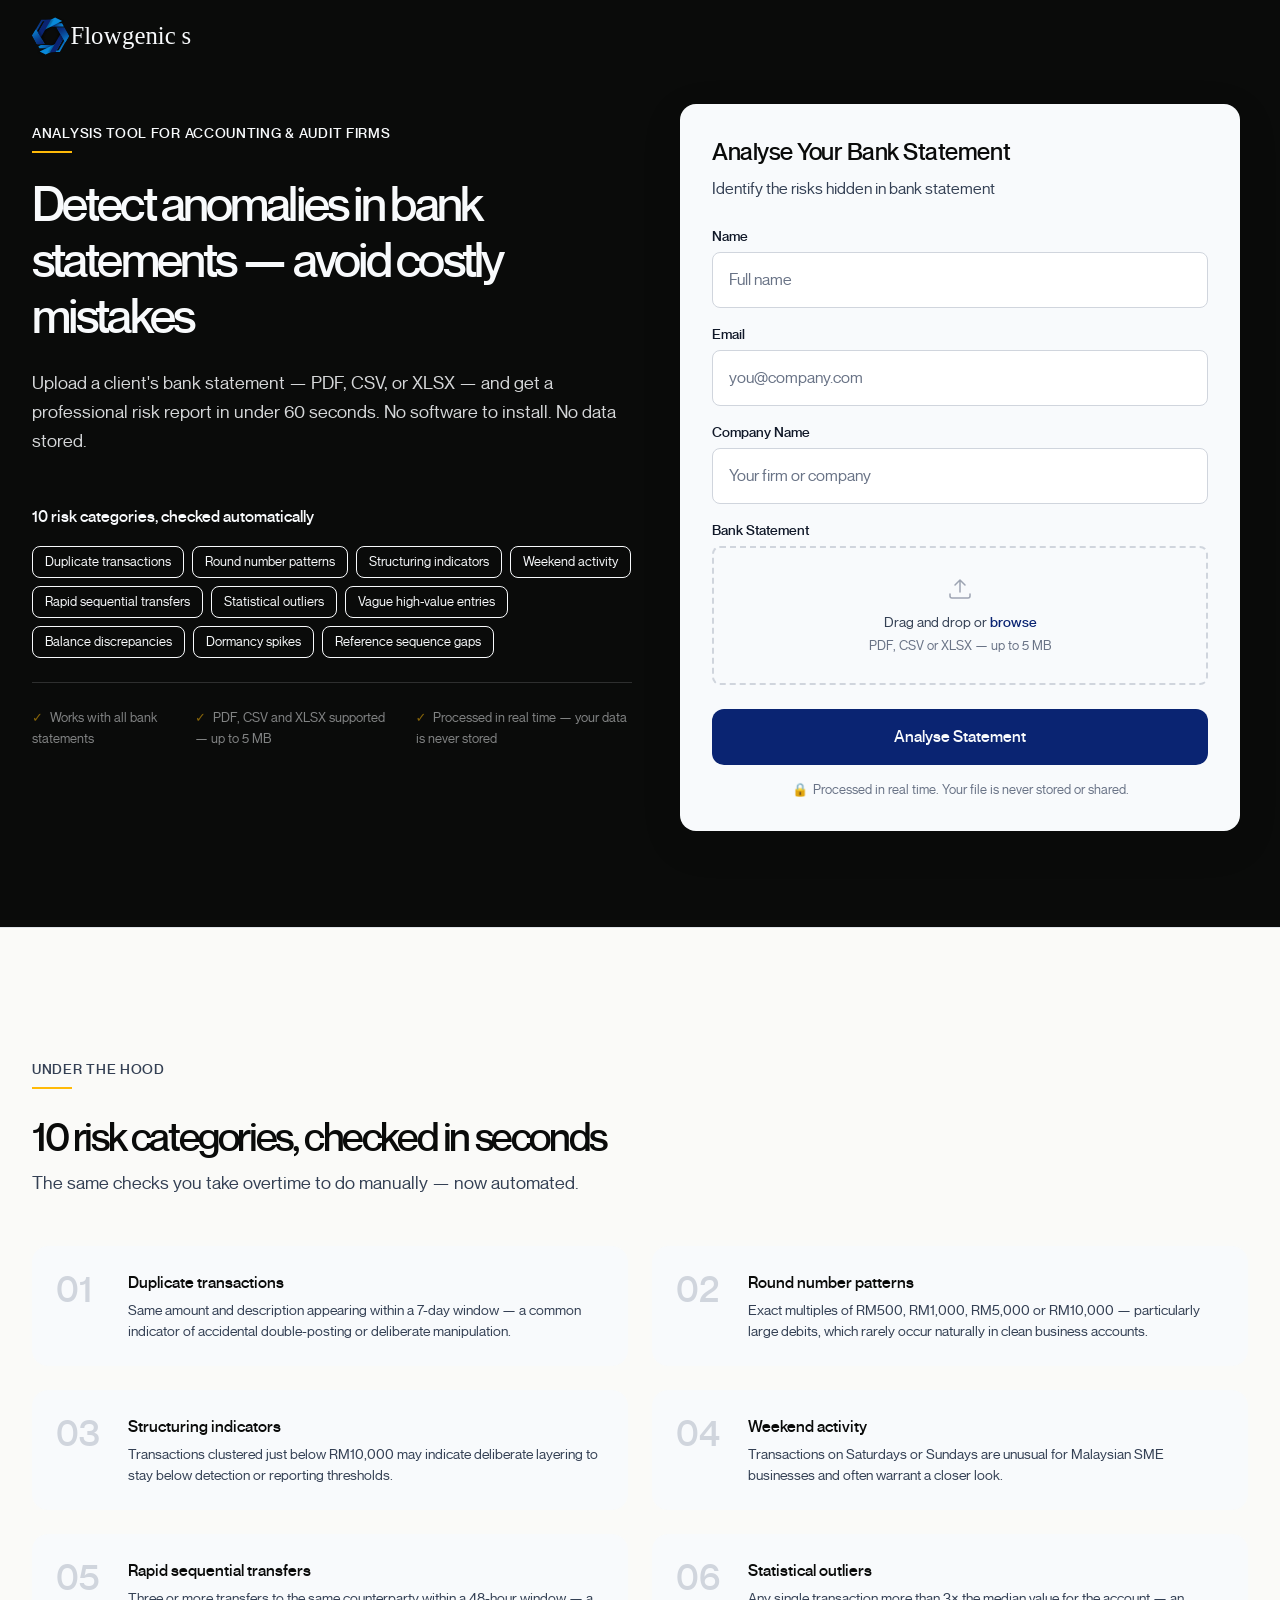
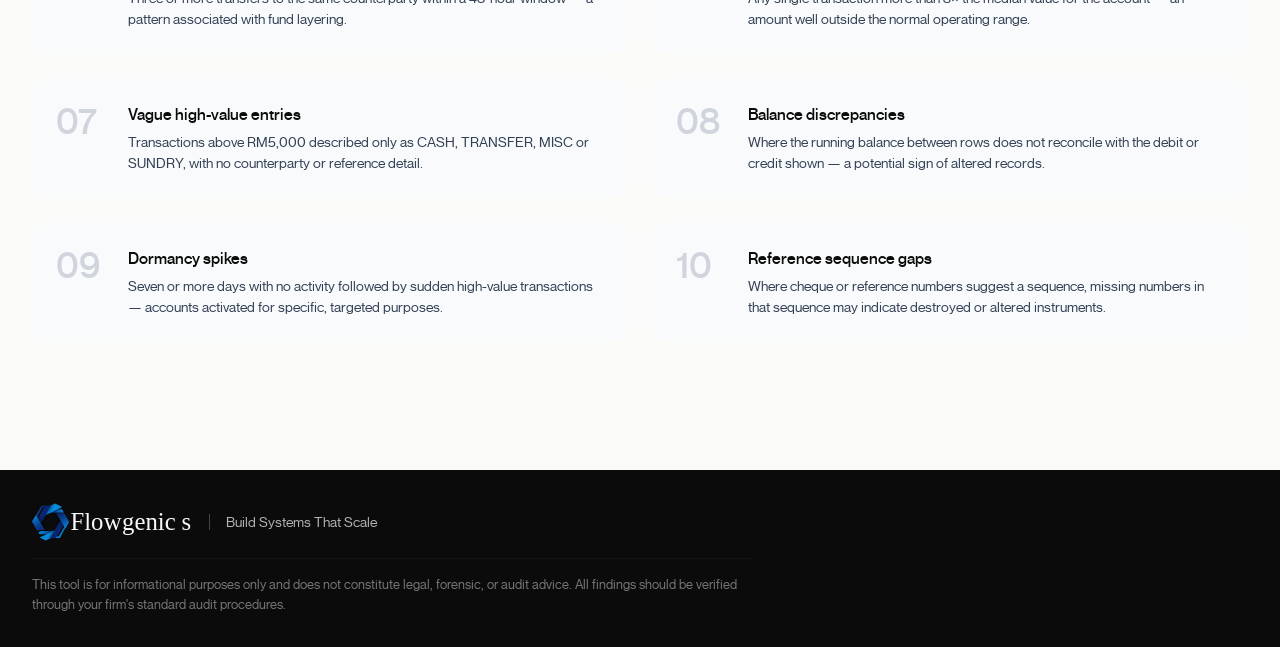
==== commit de338730: "UI changes" ====
--- a/bank-statement-anomaly-detector/index.html
+++ b/bank-statement-anomaly-detector/index.html
@@ -58,7 +58,7 @@
     <!-- Header (on Onyx hero) -->
     <header class="header header--on-dark">
       <div class="container">
-        <img src="assets/logo-white.svg" alt="Flowgenics" class="header__logo" width="160" height="36">
+        <img src="assets/logo-white.svg" alt="Flowgenics" class="header__logo" width="178" height="40">
       </div>
     </header>
 
@@ -300,7 +300,7 @@
       <div class="container">
         <div class="footer__inner">
           <div class="footer__brand">
-            <img src="assets/logo-white.svg" alt="Flowgenics" class="footer__logo" width="120" height="28">
+            <img src="assets/logo-white.svg" alt="Flowgenics" class="footer__logo" width="178" height="40">
             <span class="footer__divider"></span>
             <span class="footer__tagline">Build Systems That Scale</span>
           </div>
@@ -321,7 +321,7 @@
 
     <header class="header header--on-dark">
       <div class="container">
-        <img src="assets/logo-white.svg" alt="Flowgenics" class="header__logo" width="160" height="36">
+        <img src="assets/logo-white.svg" alt="Flowgenics" class="header__logo" width="178" height="40">
       </div>
     </header>
 
@@ -337,7 +337,7 @@
       <div class="container">
         <div class="footer__inner">
           <div class="footer__brand">
-            <img src="assets/logo-white.svg" alt="Flowgenics" class="footer__logo" width="120" height="28">
+            <img src="assets/logo-white.svg" alt="Flowgenics" class="footer__logo" width="178" height="40">
             <span class="footer__divider"></span>
             <span class="footer__tagline">Build Systems That Scale</span>
           </div>
@@ -358,7 +358,7 @@
 
     <header class="header header--on-light">
       <div class="container">
-        <img src="assets/logo-dark.svg" alt="Flowgenics" class="header__logo" width="160" height="36">
+        <img src="assets/logo-dark.svg" alt="Flowgenics" class="header__logo" width="178" height="40">
       </div>
     </header>
 
@@ -379,7 +379,7 @@
       <div class="container">
         <div class="footer__inner">
           <div class="footer__brand">
-            <img src="assets/logo-white.svg" alt="Flowgenics" class="footer__logo" width="120" height="28">
+            <img src="assets/logo-white.svg" alt="Flowgenics" class="footer__logo" width="178" height="40">
             <span class="footer__divider"></span>
             <span class="footer__tagline">Build Systems That Scale</span>
           </div>
@@ -400,7 +400,7 @@
 
     <header class="header header--on-light">
       <div class="container">
-        <img src="assets/logo-dark.svg" alt="Flowgenics" class="header__logo" width="160" height="36">
+        <img src="assets/logo-dark.svg" alt="Flowgenics" class="header__logo" width="178" height="40">
       </div>
     </header>
 
@@ -421,7 +421,7 @@
       <div class="container">
         <div class="footer__inner">
           <div class="footer__brand">
-            <img src="assets/logo-white.svg" alt="Flowgenics" class="footer__logo" width="120" height="28">
+            <img src="assets/logo-white.svg" alt="Flowgenics" class="footer__logo" width="178" height="40">
             <span class="footer__divider"></span>
             <span class="footer__tagline">Build Systems That Scale</span>
           </div>
@@ -442,7 +442,7 @@
 
     <header class="header header--on-light">
       <div class="container">
-        <img src="assets/logo-dark.svg" alt="Flowgenics" class="header__logo" width="160" height="36">
+        <img src="assets/logo-dark.svg" alt="Flowgenics" class="header__logo" width="178" height="40">
       </div>
     </header>
 
@@ -465,7 +465,7 @@
       <div class="container">
         <div class="footer__inner">
           <div class="footer__brand">
-            <img src="assets/logo-white.svg" alt="Flowgenics" class="footer__logo" width="120" height="28">
+            <img src="assets/logo-white.svg" alt="Flowgenics" class="footer__logo" width="178" height="40">
             <span class="footer__divider"></span>
             <span class="footer__tagline">Build Systems That Scale</span>
           </div>
@@ -486,13 +486,13 @@
 
     <header class="header header--on-light">
       <div class="container">
-        <img src="assets/logo-dark.svg" alt="Flowgenics" class="header__logo" width="160" height="36">
+        <img src="assets/logo-dark.svg" alt="Flowgenics" class="header__logo" width="178" height="40">
       </div>
     </header>
 
     <main class="view__main results-view">
       <div class="results-card">
-        <img src="assets/logo-dark.svg" alt="Flowgenics" class="results-card__logo" width="120" height="28">
+        <img src="assets/logo-dark.svg" alt="Flowgenics" class="results-card__logo" width="178" height="40">
 
         <!-- Header -->
         <div class="results-header">
@@ -553,7 +553,7 @@
       <div class="container">
         <div class="footer__inner">
           <div class="footer__brand">
-            <img src="assets/logo-white.svg" alt="Flowgenics" class="footer__logo" width="120" height="28">
+            <img src="assets/logo-white.svg" alt="Flowgenics" class="footer__logo" width="178" height="40">
             <span class="footer__divider"></span>
             <span class="footer__tagline">Build Systems That Scale</span>
           </div>
@@ -569,4 +569,4 @@
   <script src="script.js"></script>
 </body>
 
-</html>+</html>
--- a/bank-statement-anomaly-detector/styles.css
+++ b/bank-statement-anomaly-detector/styles.css
@@ -2,8 +2,22 @@
    FLOWGENICS DESIGN SYSTEM — Bank Statement Anomaly Detector
    ============================================================ */
 
-/* --- Google Fonts (Inter as fallback for Neue Montreal) --- */
-@import url('https://fonts.googleapis.com/css2?family=Inter:wght@400;500&display=swap');
+/* --- Custom Brand Font: Neue Montreal --- */
+@font-face {
+  font-family: 'Neue Montreal';
+  src: url('assets/fonts/NeueMontreal-Regular.woff2') format('woff2');
+  font-weight: 400;
+  font-style: normal;
+  font-display: swap;
+}
+
+@font-face {
+  font-family: 'Neue Montreal';
+  src: url('assets/fonts/NeueMontreal-Medium.woff2') format('woff2');
+  font-weight: 500;
+  font-style: normal;
+  font-display: swap;
+}
 
 /* --- Design Tokens --- */
 :root {
@@ -51,7 +65,7 @@
   --color-success-tint: #DFEDE6;
 
   /* Typography — swap to Neue Montreal by adding @font-face and changing this var */
-  --font-primary: 'Inter', system-ui, -apple-system, sans-serif;
+  --font-primary: 'Neue Montreal', 'Inter', system-ui, -apple-system, sans-serif;
 
   /* Spacing (8px base) */
   --space-1: 8px;
@@ -118,7 +132,8 @@
   text-decoration: none;
 }
 
-ul, ol {
+ul,
+ol {
   list-style: none;
 }
 
@@ -167,7 +182,7 @@
 }
 
 .header__logo {
-  height: 28px;
+  height: 40px;
   width: auto;
 }
 
@@ -190,7 +205,7 @@
 }
 
 .footer__logo {
-  height: 24px;
+  height: 40px;
   width: auto;
 }
 
@@ -495,7 +510,8 @@
   color: var(--color-accent-support);
   font-weight: 500;
   margin-right: 4px;
-  opacity: 1; /* override the parent opacity */
+  opacity: 1;
+  /* override the parent opacity */
 }
 
 /* ============================================================
@@ -897,7 +913,7 @@
 }
 
 .results-card__logo {
-  height: 24px;
+  height: 40px;
   width: auto;
   margin-bottom: var(--space-4);
 }
@@ -1110,6 +1126,7 @@
   0% {
     transform: translateX(-100%);
   }
+
   100% {
     transform: translateX(350%);
   }
@@ -1126,6 +1143,7 @@
     opacity: 0;
     transform: translateY(8px);
   }
+
   to {
     opacity: 1;
     transform: translateY(0);
@@ -1258,6 +1276,7 @@
    ============================================================ */
 
 @media (prefers-reduced-motion: reduce) {
+
   *,
   *::before,
   *::after {
@@ -1275,4 +1294,4 @@
   .view--active {
     animation: none;
   }
-}
+}
